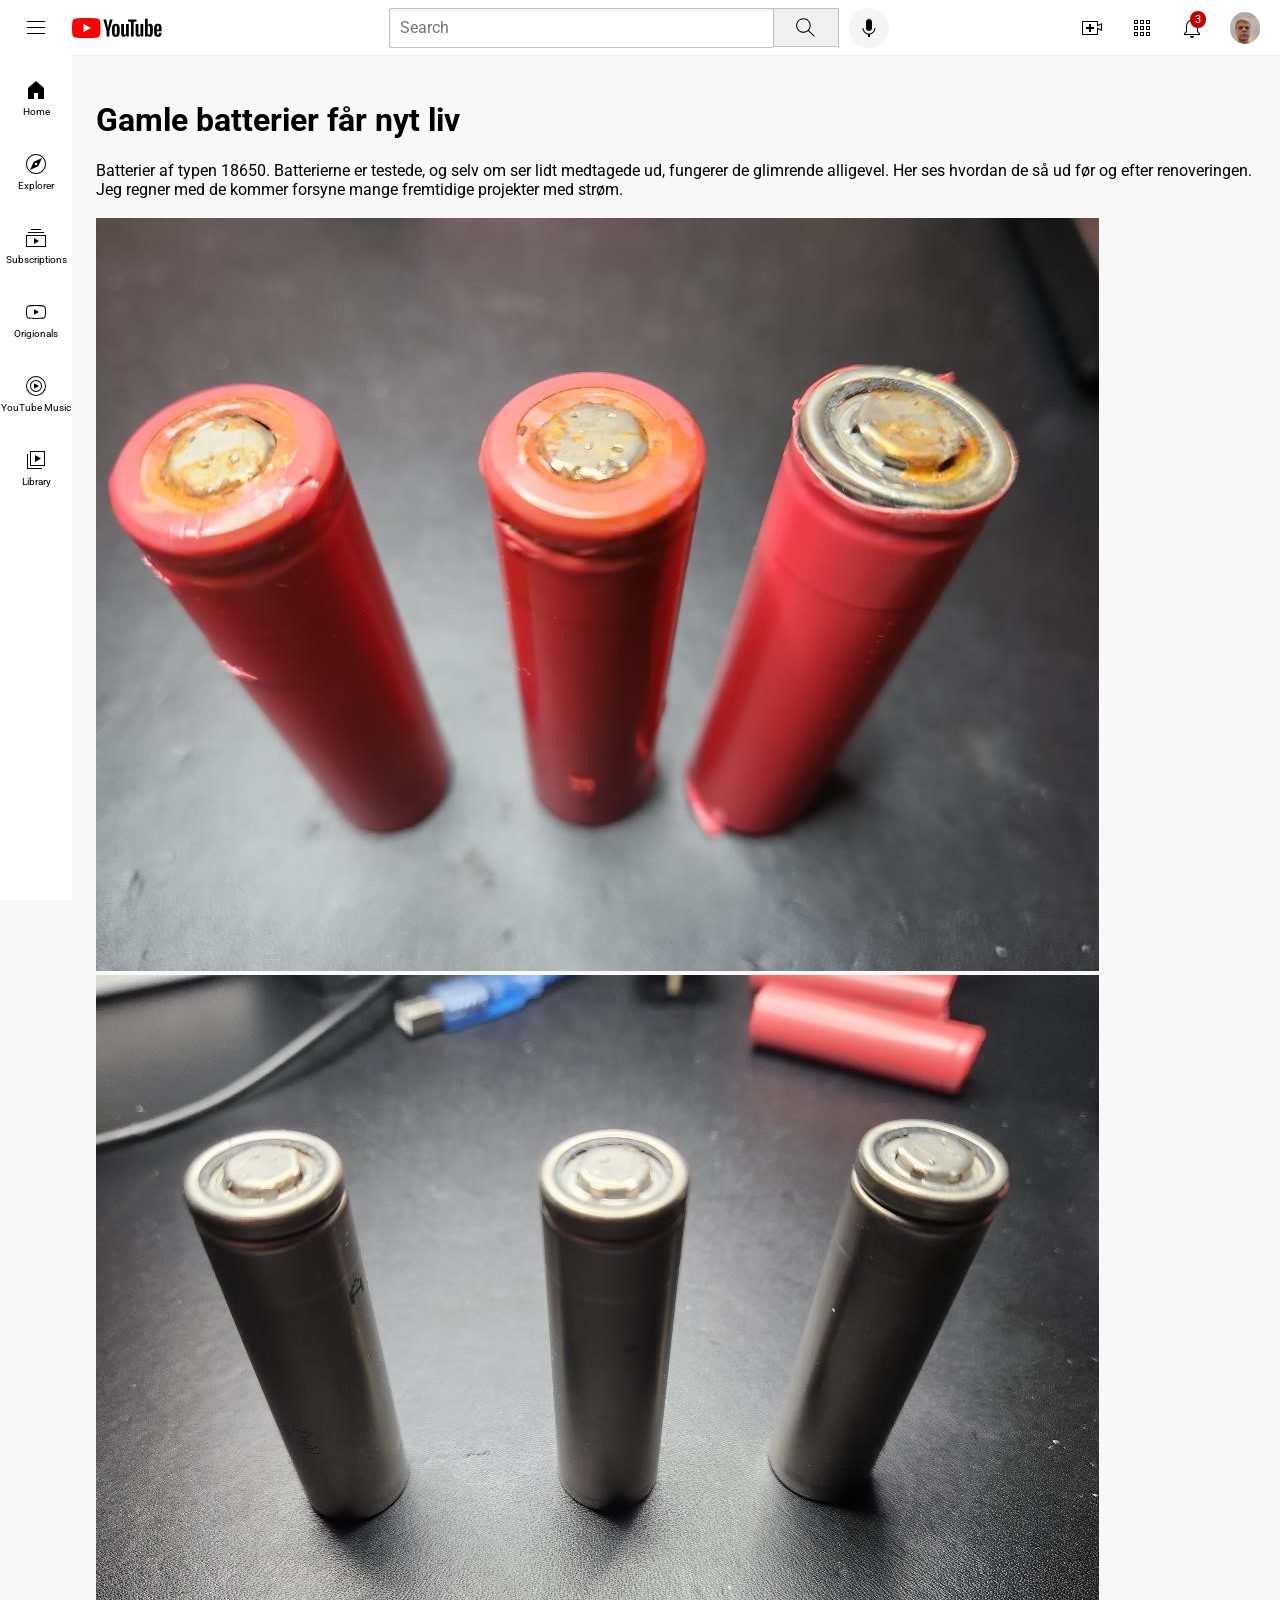
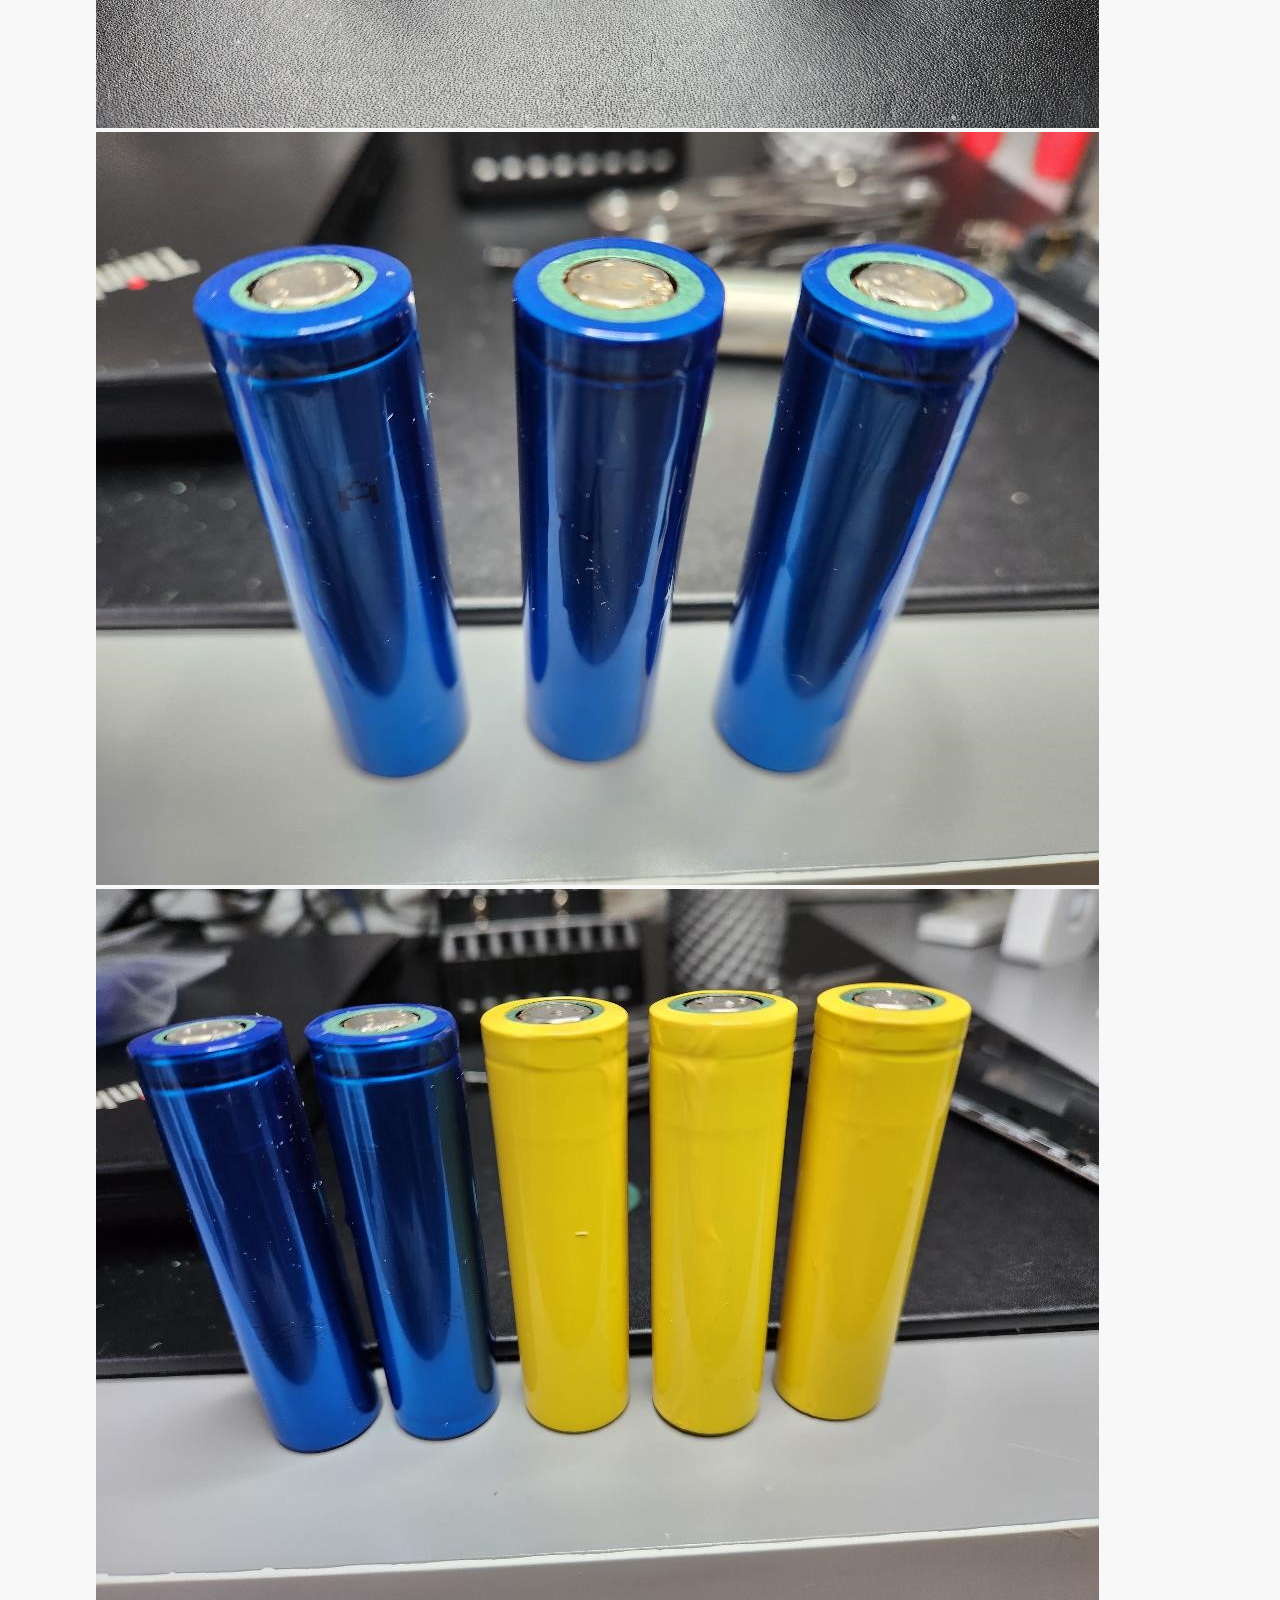
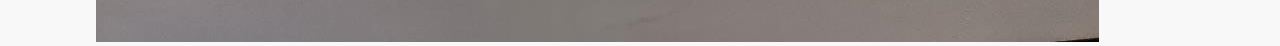
==== 18650batt.html @ 062a6f7b "Add files via upload" ====
<!DOCTYPE html>
<!--https://www.youtube.com/watch?v=G3e-cpL7ofc-->
<!--https://supersimple.dev/exercises/youtube -->
<!--Backup filer: C:\Users\neuma\OneDrive\Backup Websted HNPO\htmlCssCourse-->
<!--https://onedrive.live.com/?id=1718BADFA0EA4C91%2166126&cid=1718BADFA0EA4C91-->
<!--6:07:50-->
<html>
    <head>
        <title>18650 batt.</title>
        <link rel="preconnect" href="https://fonts.googleapis.com">
        <link rel="preconnect" href="https://fonts.gstatic.com" crossorigin>
        <link href="https://fonts.googleapis.com/css2?family=Roboto:wght@400;500;700&display=swap" rel="stylesheet">

        <link rel="stylesheet" href="styles/general.css">
        <link rel="stylesheet" href="styles/header.css">
        <link rel="stylesheet" href="styles/video.css">
        <link rel="stylesheet" href="styles/sidebar.css">


    </head>

    <body>
      <header class="header">

        <div class="left-section">
          <img class="hamburger-menu" src="icons\hamburger-menu.svg">
          <img class="youtube-logo" src="icons\youtube-logo.svg">
          
          
        </div>

        <div class="middle-section">
          <input class="search-bar" type="text" placeholder="Search">
          
          <button class="search-button">
            <img  class= "search-icon" src="icons\search.svg">
            <div class="tooltip">Search</div>
          </button> 

         <button class="voice-search-button">
            <img class="voice-search-icon" src="icons\voice-search-icon.svg">
            <div class="tooltip">Search with your voice</div>
            
          </button>
        </div>

        <div class="right-section">

          <div class="upload-icon-container">
            <img class="upload-icon" src="icons\upload.svg">
            <div class="tooltip">Create</div>
            </div>

          <div class="youtube-apps-icon-container">
            <img class="youtube-apps-icon" src="icons\youtube-apps.svg">
            <div class="tooltip">YouTube apps</div>
          </div>

           <div class="notifications-icon-container">
             <img class="notifications-icon"  src="icons\notifications.svg">
             <div class="tooltip">notifications</div>
            <div class="notifications-count">3</div>
            </div>
          
           <img class="current-user-picture"  src="channel-pictures\hnpo.jpg">
        </div>
        
      </header>

      <nav class="sidebar">
        <div class="sidebar-link">
          <img src="icons\home.svg">
          <div>Home</div>
        </div>
        <div class="sidebar-link">
          <img src="icons\explore.svg">
          <div>Explorer</div>
        </div>
        <div class="sidebar-link">
          <img src="icons\subscriptions.svg">
          <div>Subscriptions</div>
       </div>
        <div class="sidebar-link">
          <img src="icons\originals.svg">
          <div>Origionals</div>
        </div>
        <div class="sidebar-link">
         <img src="icons\youtube-music.svg">
         <div>YouTube Music</div>
         <div></div>
      </div>
        <div class="sidebar-link">
          <img src="icons\library.svg">
          <div>Library</div>
      </div>
    </nav>
      <main>
        <h1>Gamle batterier får nyt liv</h1>
        <p>Batterier af typen 18650. Batterierne er testede, og selv om ser lidt medtagede ud,
            fungerer de glimrende alligevel. Her ses hvordan de så ud før og efter renoveringen. 
            Jeg regner med de kommer forsyne mange fremtidige projekter med strøm. </p>
        <br>
        
          <img src="pics18650\rustne-batterier.jpg">
          
          <img src="pics18650\blanke-batterier1.jpg">
          <img src="pics18650\blaa-batterier.jpg">
          <img src="pics18650\blaa-gule-batterier.jpg"

     
   
  </body>
</html>
---- styles/general.css ----
p{
    margin-top: 0;
    margin-bottom: 0;
}


body {
    font-family: Roboto, Arial;
    margin: 0;
    padding-top: 80px;
    padding-left: 96px;
    padding-right: 24px;
    background-color: rgb(248,248,248);
}
---- styles/header.css ----
.header {
height: 55px;
display:flex;
flex-direction: row;
justify-content: space-between;

position: fixed;
top: 0;
left: 0;
right: 0;
z-index: 100;

background-color: white;
border-bottom-width: 1px;
border-bottom-style: solid;
border-bottom-color: rgb(240,240,240);


}
.left-section{
    display: flex;
    align-items: center;
}

.hamburger-menu{
    height: 24px;
    margin-left: 24px;
    margin-right: 24px;

}
.youtube-logo{
    height: 20px;
}
.middle-section{
    flex: 1;
    margin-left: 70px;
    margin-right: 35px;
    max-width: 500px;
    display: flex ;
    align-items: center;

}
.search-bar {
    font-family: system-ui;
    flex: 1;
    height: 36px;
    padding-left: 10px;
    font-size: 16px;
    border-radius: 2px;
    border: 1px solid rgb(192,192, 192);
    box-shadow: inset 1px 2px 3px
    rgba(0, 0, 0, 0.05);
    width: 0;
    }

.search-bar::placeholder {
font-family: Roboto, Arial;
font-size: 16 px;

}

.search-button{
    height: 39px;
    width: 66px;
    background-color: rgb(240,240, 240);
    border-width: 1px;
    border-style: solid;
    border-color: rgb(192,192, 192);
    margin-left: -1px;
    margin-right: 10px;

   
}

.search-button, 
.voice-search-button,
.upload-icon-container,
.notifications-icon-container,
.youtube-apps-icon-container,
.notifications-icon-container{
    display: flex;
    justify-content: center ;
    align-items: center;
    position: relative;   

}

.search-button .tooltip,
.voice-search-button .tooltip,
.upload-icon-container .tooltip,
.youtube-apps-icon-container .tooltip,
.notifications-icon-container .tooltip{
    font-family: Roboto, Arial;
    position: absolute;
    background-color: grey;

    color:white;
    padding-top: 4px;
    padding-bottom: 4px;
    padding-left: 8px;
    padding-right: 8px;
    border-radius: 2px;
    font-size: 12px;
    bottom: -30px;
    opacity: 0;
    transition: opacity 0.15s;
    pointer-events: none;
    white-space: nowrap;
}
.search-button:hover .tooltip,
.voice-search-button:hover .tooltip,
.upload-icon-container:hover .tooltip,
.youtube-apps-icon-container:hover .tooltip,
.notifications-icon-container:hover .tooltip{
    opacity: 1;
}

.search-icon {   
    height: 25px;

    }

 .voice-search-button {
    height: 40px;
    width: 40px;
    border-radius: 20px;
    border: none;
    background-color: rgb(245,245,245);
 }   

 .voice-search-icon{
    height: 24px;


 }
.right-section{

    width: 180px;
    margin-right: 20px;
    display: flex;
    align-items: center;
    justify-content: space-between;
    flex-shrink: 0;

}
.upload-icon{
    height: 24px;
}

.youtube-apps-icon{
    height: 24px;
}

.notifications-icon{
    height: 24px;
}
.notifications-icon-container{
    position: relative;
}
.notifications-count{
    position: absolute;
    top: -5px;
    right: -2px;
    background-color: rgb(200,0,0);
    color: white;
    font-family: Roboto,Arial;
    font-size: 11px;
    padding-left: 5px;
    padding-right: 5px;
    padding-top: 2px;
    padding-bottom: 2px;
    border-radius: 10px;

}

.current-user-picture{
    height: 32px;
    border-radius: 16px
}
---- styles/video.css ----
.thumbnail{
        width: 100%;

    }
    
      .video-title{
        margin-top: 0;
        font-size: 14px;
        font-weight: 500;
        line-height: 20px;
        margin-bottom: 10px;
    }
      
      .video-info-grid{
        display:grid;
        grid-template-columns:50px 1fr ;
      }
      
      .profile-picture{
        width: 36px;
        border-radius: 50px;
        
      }
      .thumbnail-row {
        margin-bottom: 8px;
        position: relative;

      } 
      .video-author, .video-stats{
        font-size: 12px;
        color: rgb(96,96,96);

      }
      .video-author{
        margin-bottom: 4px;

      }
      .video-grid {
       
        display: grid;
        grid-template-columns: 1fr 1fr 1fr ;
        column-gap: 16px;
        row-gap: 40px;
      }

      @media (max-width: 750px){
        .video-grid {
          grid-template-columns: 1fr 1fr;
        }
      }
      
      @media (min-width: 751px) and (max-width: 999px) {
        .video-grid {
          grid-template-columns: 1fr 1fr 1fr;
        }

      }

      @media(min-width: 1000px){
        .video-grid {
          grid-template-columns: 1fr 1fr 1fr 1fr; 
        }
      }
     



      .video-time{
        font-size: 12px;
        font-weight: 500;
        padding: 4px;
        border-radius: 2;

        background-color: black;
        color:white;
        position: absolute;
        bottom: 8px;
        right: 5px;
      }
---- styles/sidebar.css ----
.sidebar{
    position: fixed;
    left: 0;
    bottom: 0;
    top: 55px;
    background-color: white;
    width: 72px;
    z-index: 200;
    padding-top: 5px;

}
.sidebar-link{
    height: 74px;
    display: flex;
    justify-content: center;
    align-items: center;
    flex-direction: column;
    cursor: pointer;
    
}
.sidebar-link:hover{
    background-color: rgb(235,235,235);

}
.sidebar-link img{
    height: 24px;
    margin-bottom: 4px;
}
.sidebar-link div{
    font-size: 10px;

}
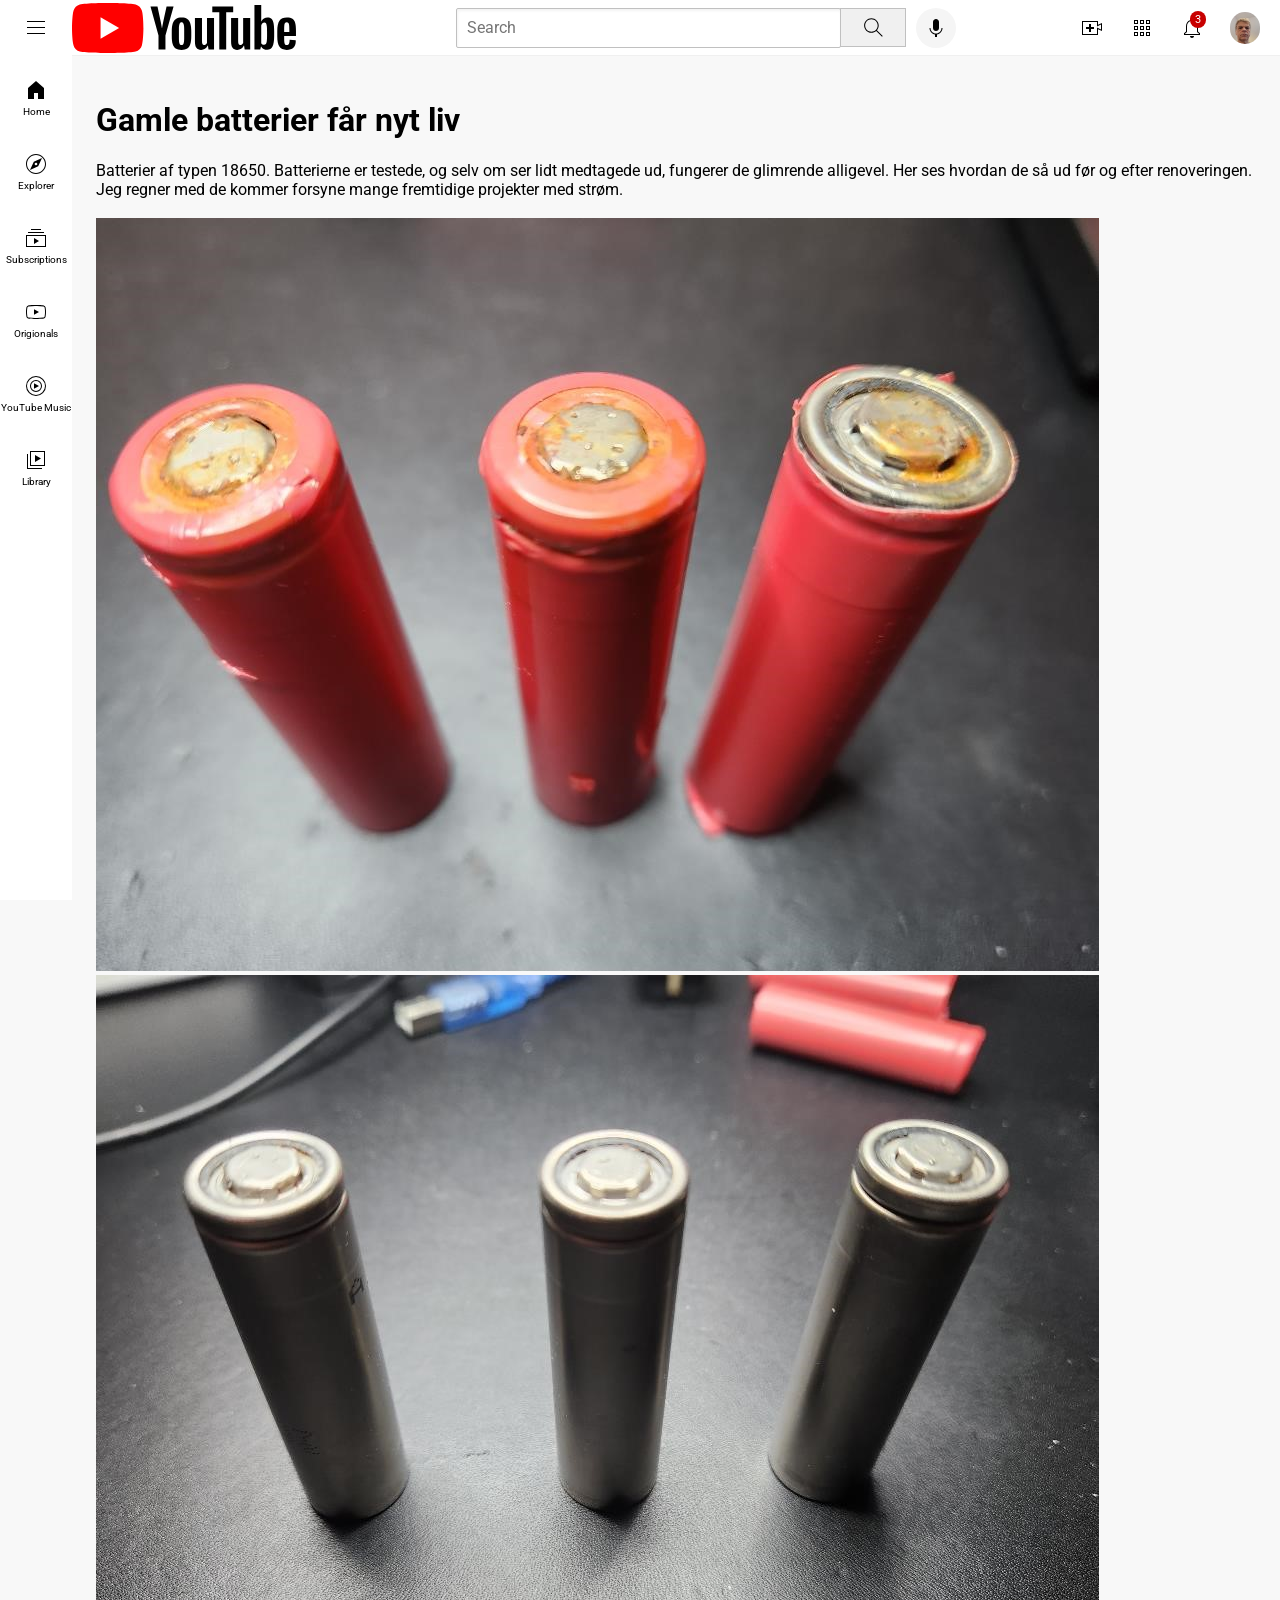
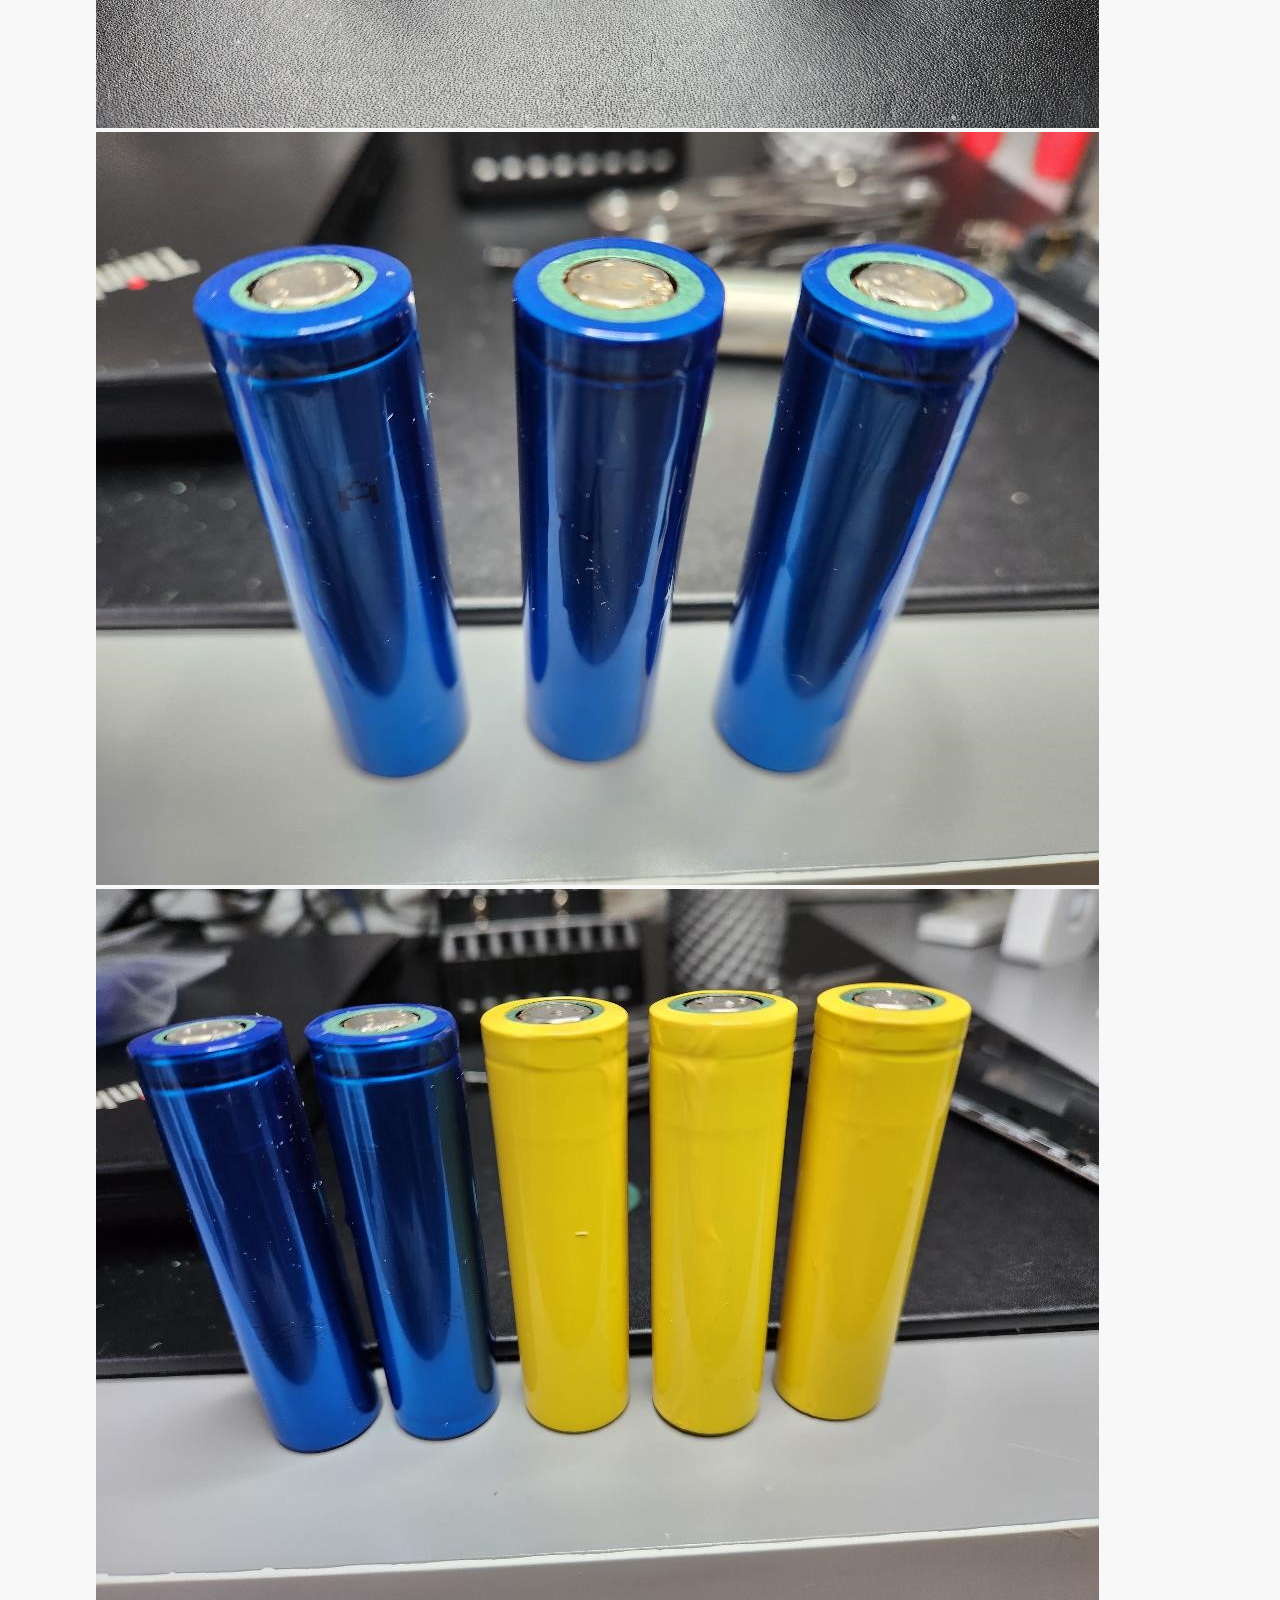
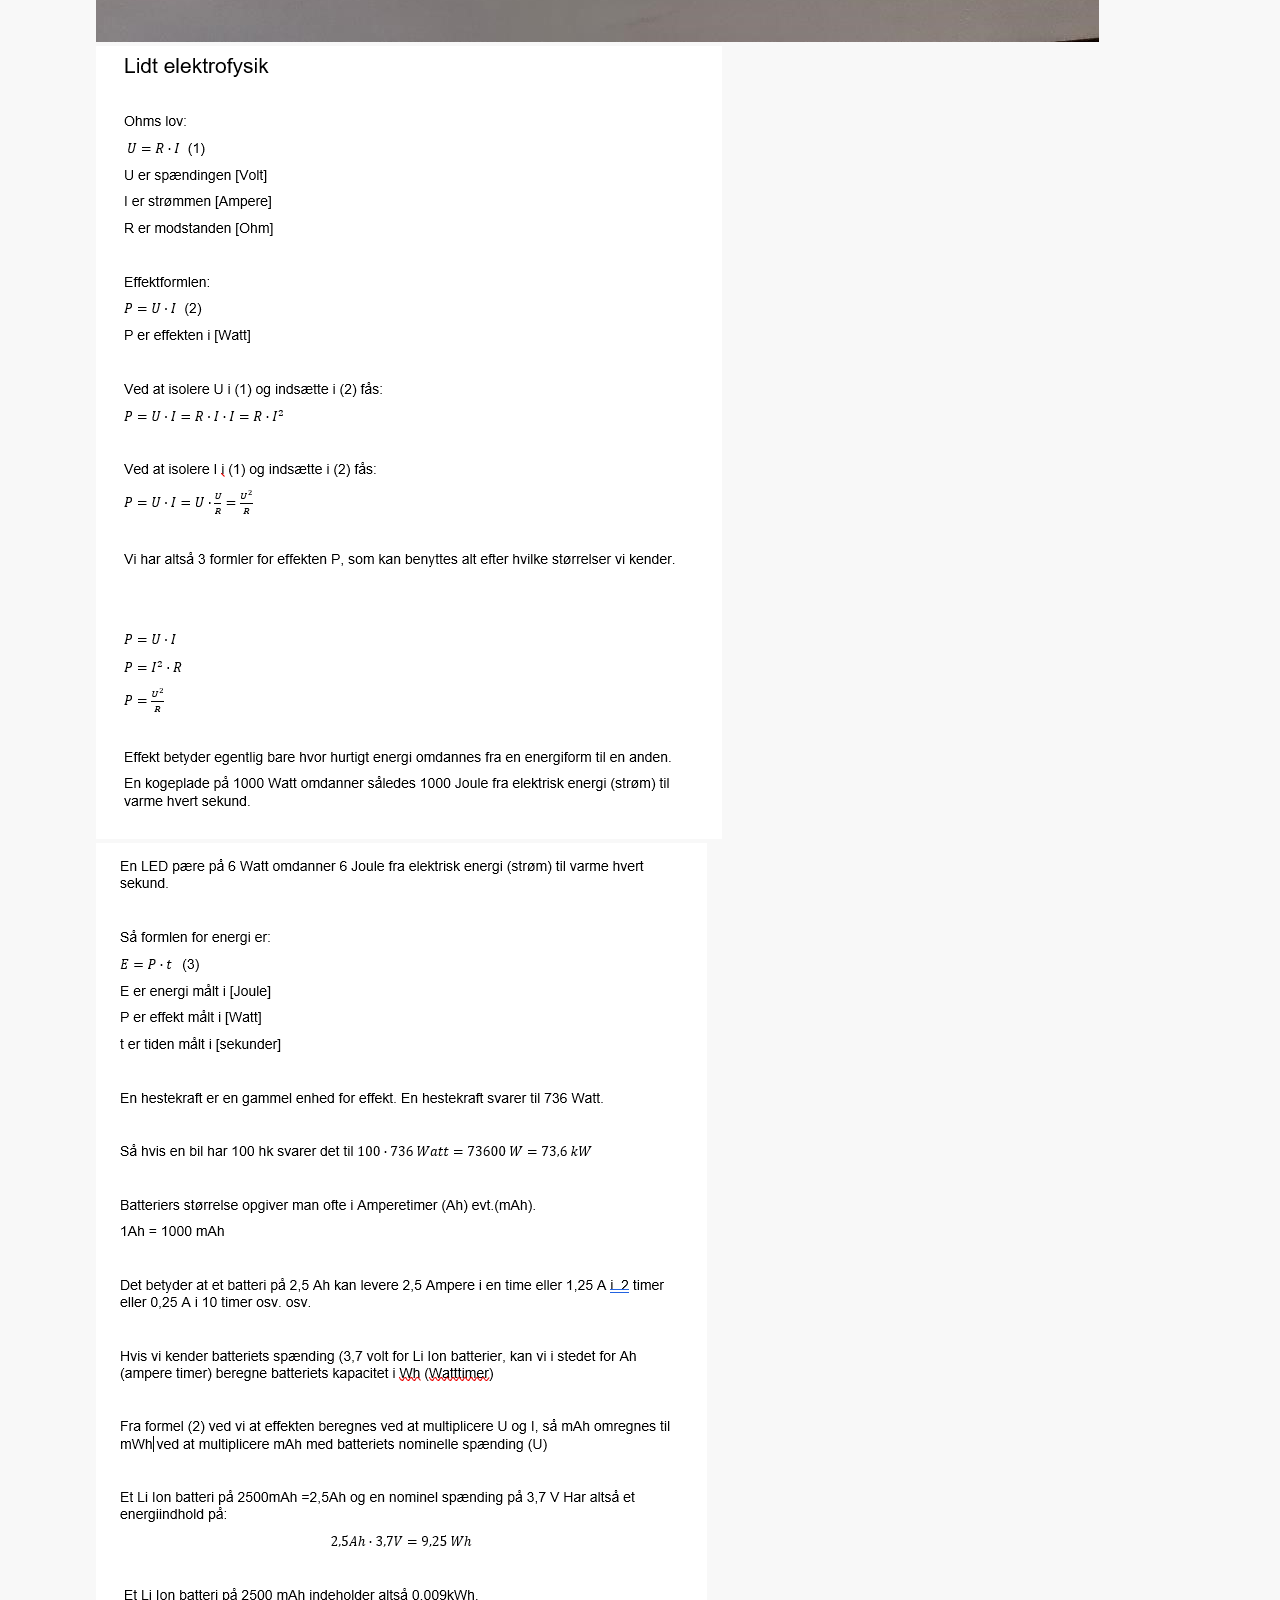
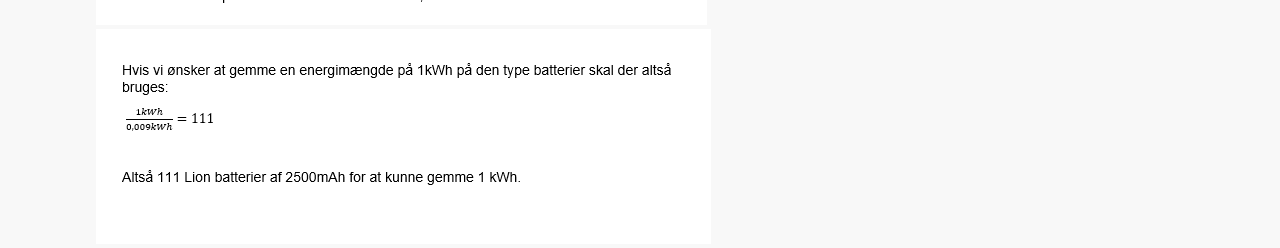
==== commit 57a00a8a: "Add files via upload" ====
--- a/18650batt.html
+++ b/18650batt.html
@@ -93,7 +93,7 @@
           <img src="icons\library.svg">
           <div>Library</div>
       </div>
-    </nav>
+      </nav>
       <main>
         <h1>Gamle batterier får nyt liv</h1>
         <p>Batterier af typen 18650. Batterierne er testede, og selv om ser lidt medtagede ud,
@@ -105,9 +105,14 @@
           
           <img src="pics18650\blanke-batterier1.jpg">
           <img src="pics18650\blaa-batterier.jpg">
-          <img src="pics18650\blaa-gule-batterier.jpg"
+          <img src="pics18650\blaa-gule-batterier.jpg">
+          <img src="pics18650\elektrofysik1.png">
+          <img src="pics18650\elektrofysik2.png">
+          <img src="pics18650\elektrofysik-3.png"
+
+
 
      
    
-  </body>
+   <body/>
 </html>
--- a/styles/header.css
+++ b/styles/header.css
@@ -29,7 +29,7 @@
 
 }
 .youtube-logo{
-    height: 20px;
+    height: 50px;
 }
 .middle-section{
     flex: 1;
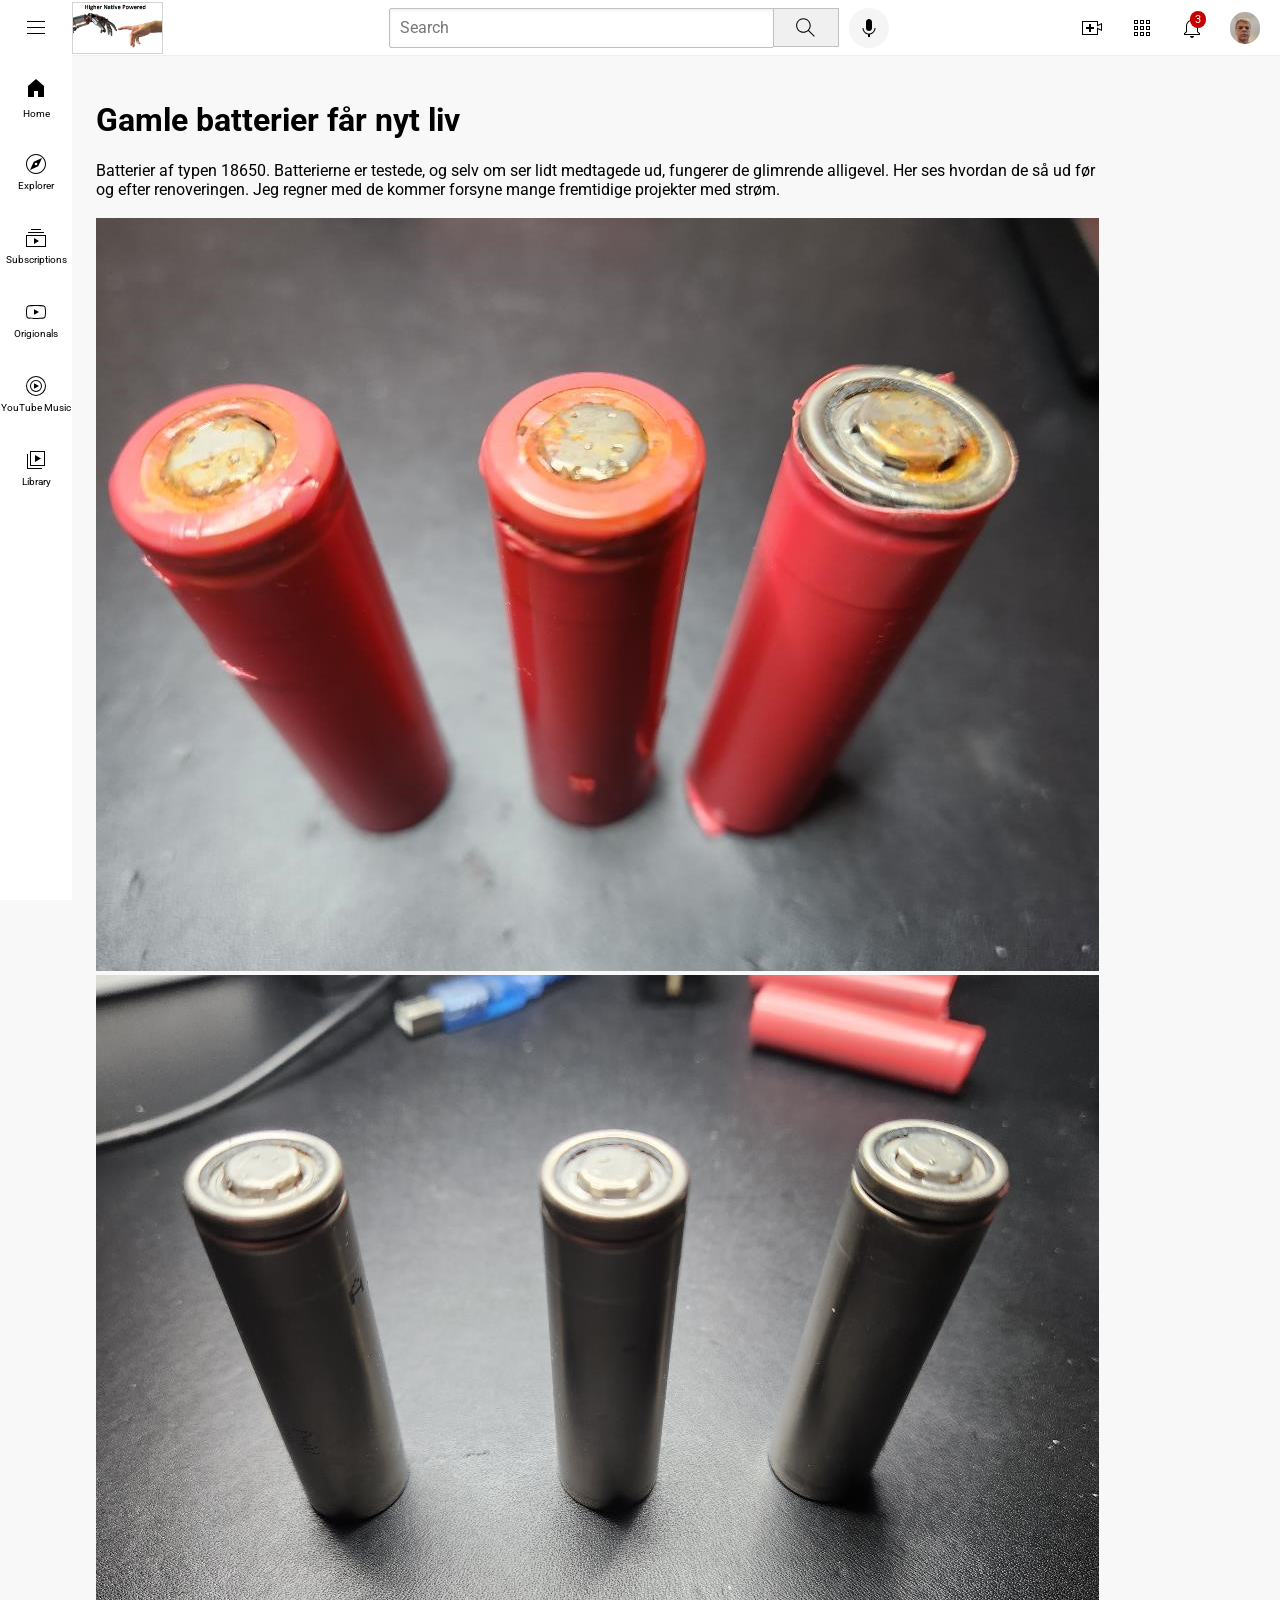
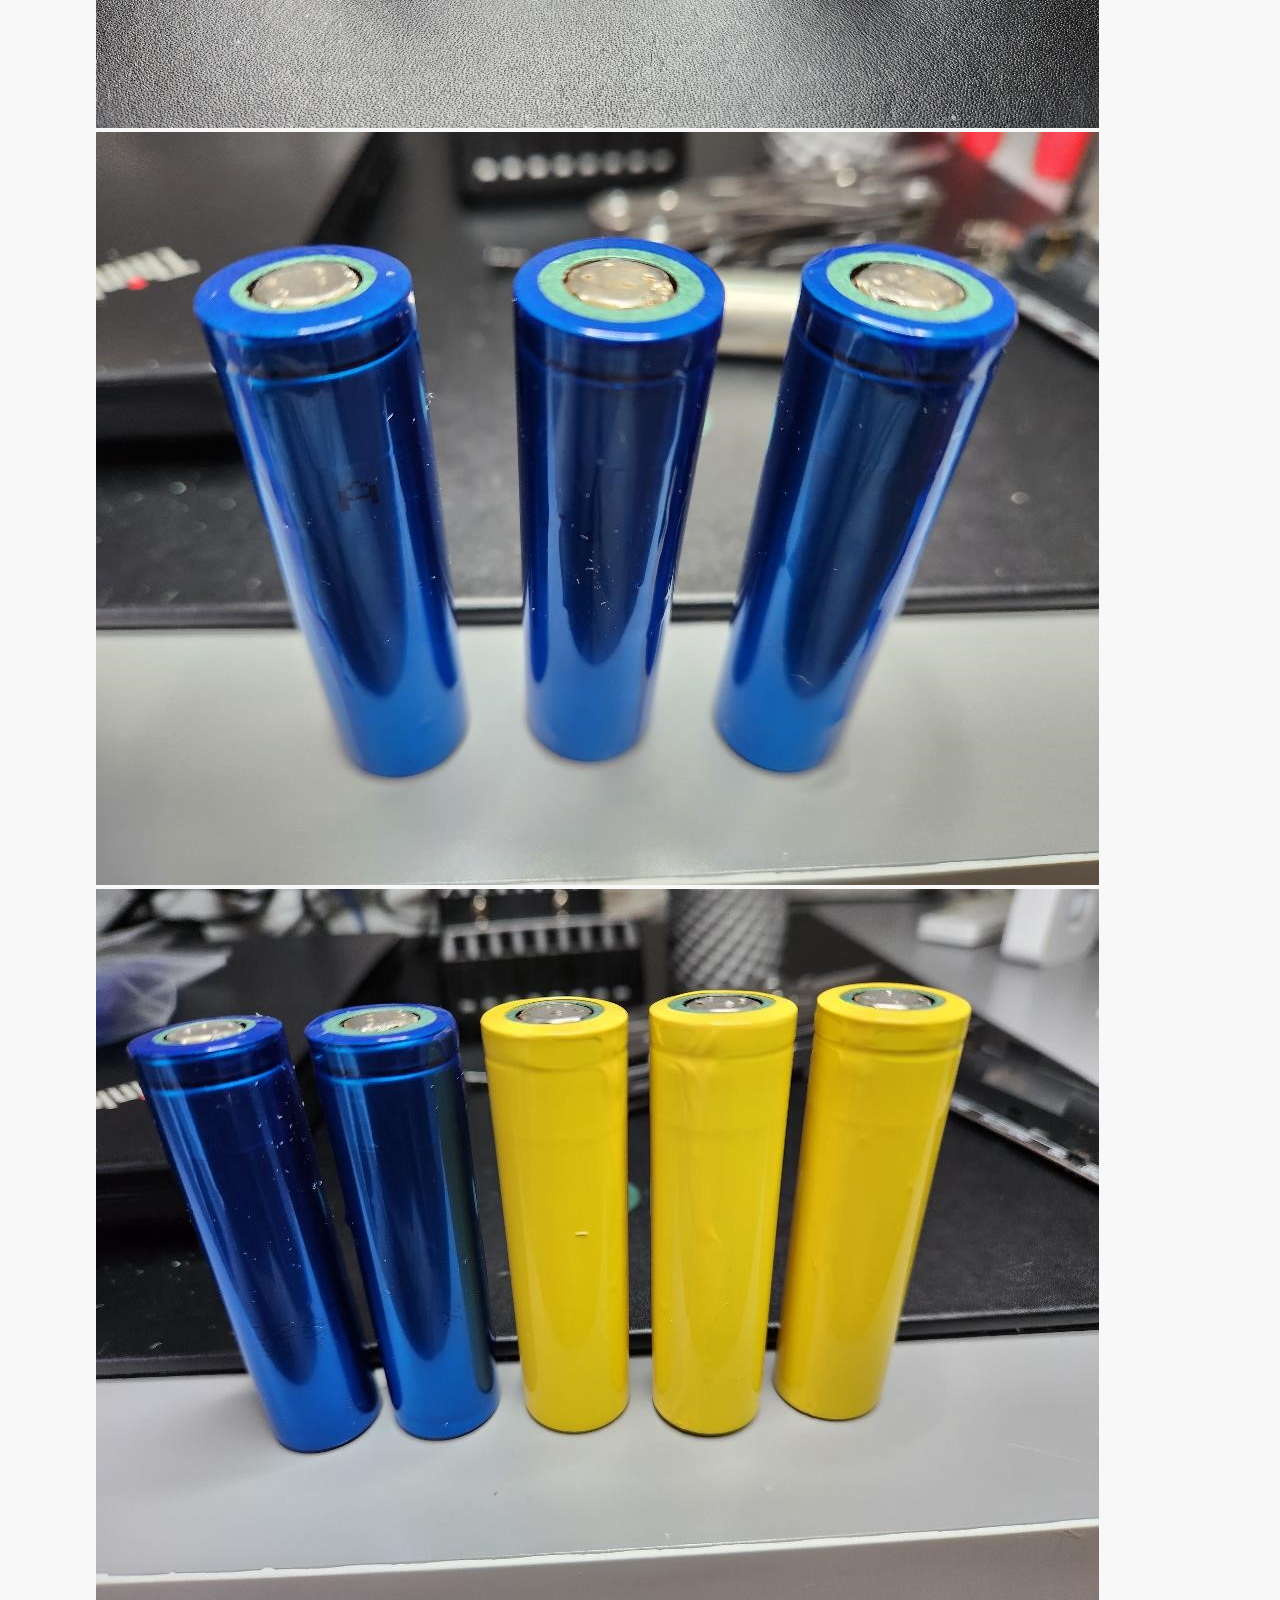
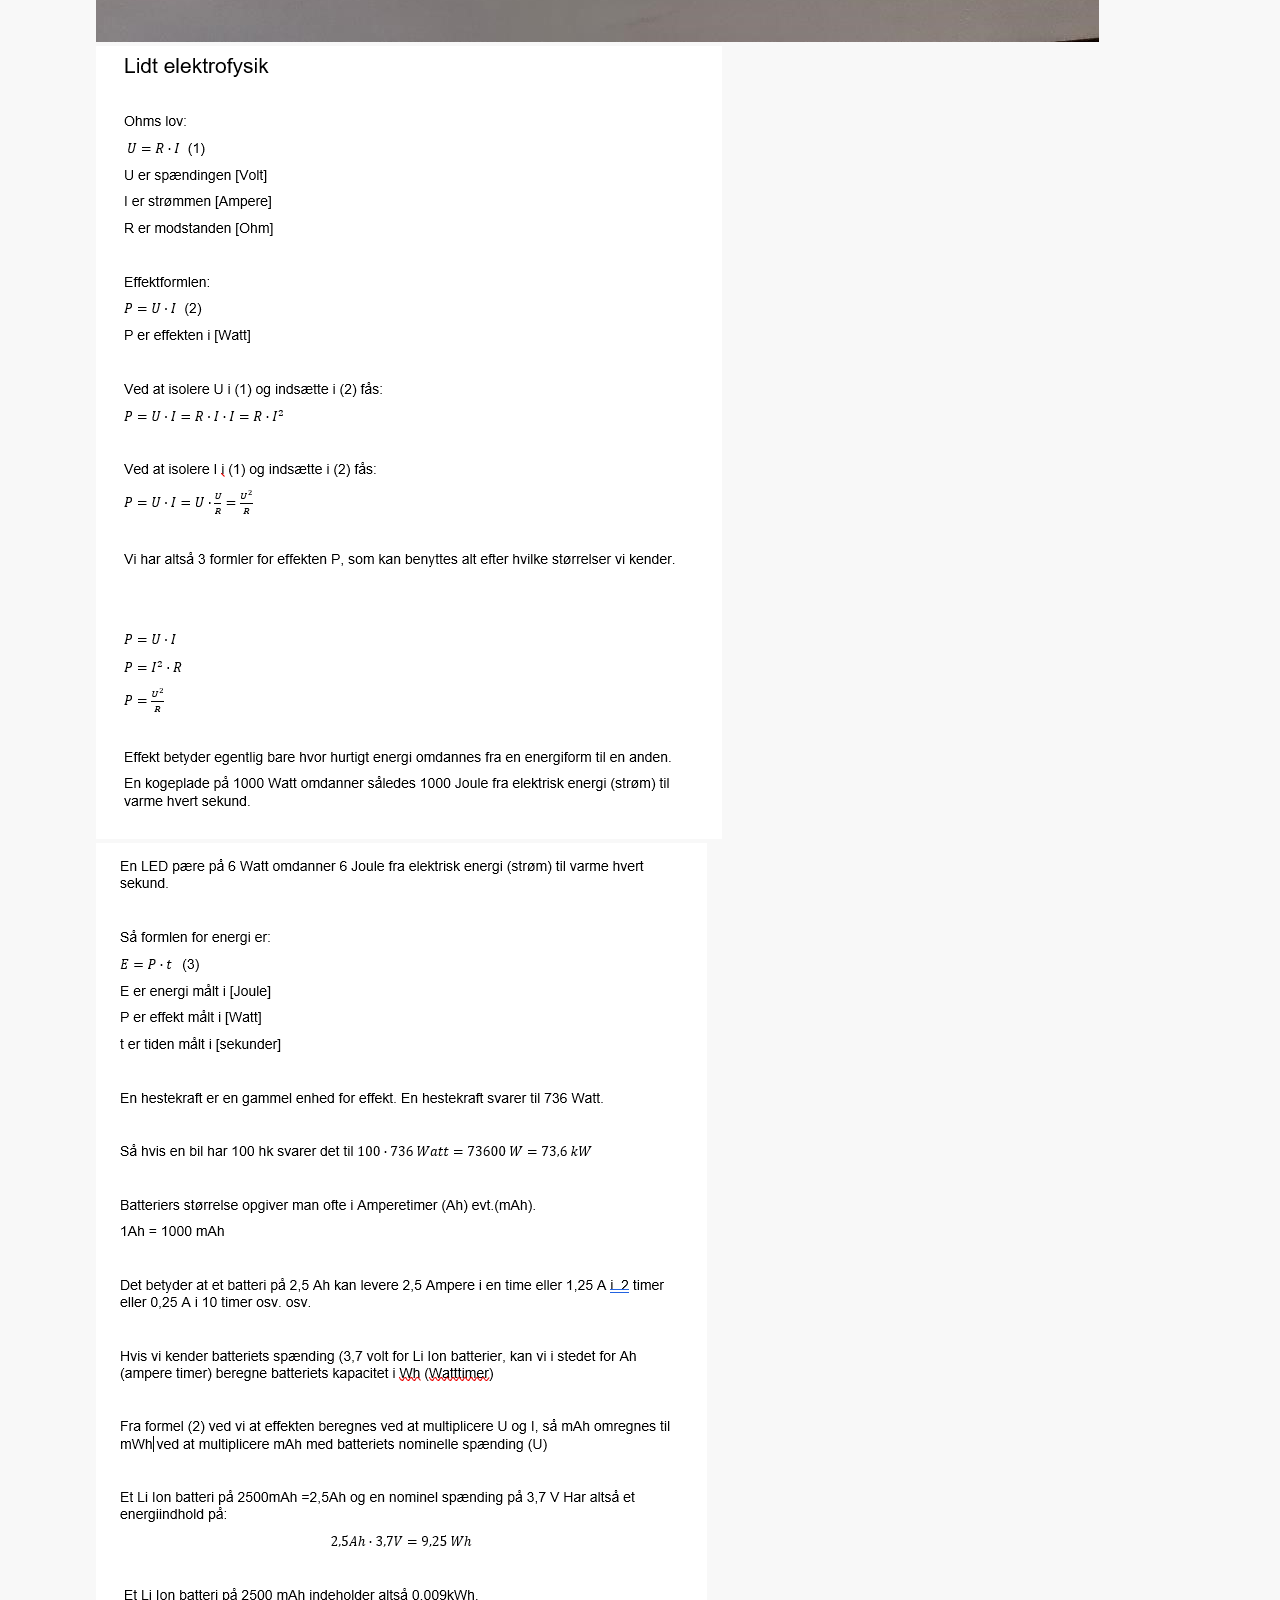
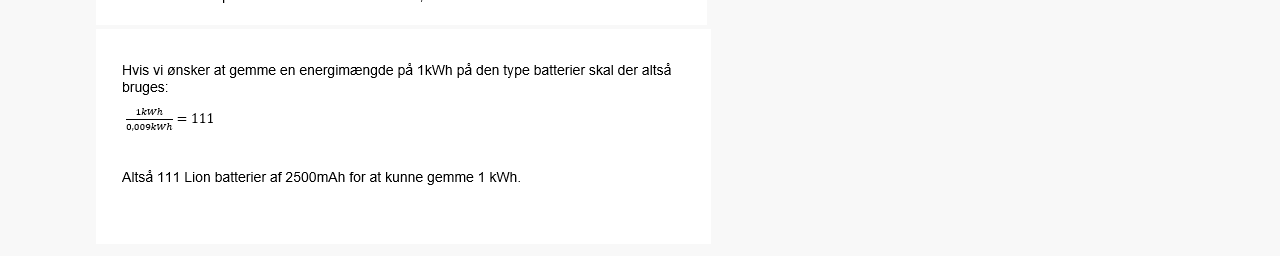
==== commit 0eee1177: "Add files via upload" ====
--- a/18650batt.html
+++ b/18650batt.html
@@ -6,7 +6,8 @@
 <!--6:07:50-->
 <html>
     <head>
-        <title>18650 batt.</title>
+        <title>hnpo</title>
+
         <link rel="preconnect" href="https://fonts.googleapis.com">
         <link rel="preconnect" href="https://fonts.gstatic.com" crossorigin>
         <link href="https://fonts.googleapis.com/css2?family=Roboto:wght@400;500;700&display=swap" rel="stylesheet">
@@ -24,7 +25,7 @@
 
         <div class="left-section">
           <img class="hamburger-menu" src="icons\hamburger-menu.svg">
-          <img class="youtube-logo" src="icons\youtube-logo.svg">
+          <img class="youtube-logo" src="icons\robot-haand-text.jpg">
           
           
         </div>
@@ -69,7 +70,8 @@
 
       <nav class="sidebar">
         <div class="sidebar-link">
-          <img src="icons\home.svg">
+          <a href="index.html">
+          <img src="icons\home.svg"> </a>
           <div>Home</div>
         </div>
         <div class="sidebar-link">
@@ -93,26 +95,41 @@
           <img src="icons\library.svg">
           <div>Library</div>
       </div>
-      </nav>
+    </nav>
       <main>
-        <h1>Gamle batterier får nyt liv</h1>
-        <p>Batterier af typen 18650. Batterierne er testede, og selv om ser lidt medtagede ud,
-            fungerer de glimrende alligevel. Her ses hvordan de så ud før og efter renoveringen. 
-            Jeg regner med de kommer forsyne mange fremtidige projekter med strøm. </p>
-        <br>
-        
-          <img src="pics18650\rustne-batterier.jpg">
           
-          <img src="pics18650\blanke-batterier1.jpg">
-          <img src="pics18650\blaa-batterier.jpg">
-          <img src="pics18650\blaa-gule-batterier.jpg">
-          <img src="pics18650\elektrofysik1.png">
-          <img src="pics18650\elektrofysik2.png">
-          <img src="pics18650\elektrofysik-3.png"
+        <div class="video-grid">
+          <div class="video-preview">
+              <div class = thumbnail-row>
+
+    <!--Her starter sidens indhold-->
+
+                <main>
+
+                    <h1>Gamle batterier får nyt liv</h1>
+                    <p>Batterier af typen 18650. Batterierne er testede, og selv om ser lidt medtagede ud,
+                        fungerer de glimrende alligevel. Her ses hvordan de så ud før og efter renoveringen. 
+                        Jeg regner med de kommer forsyne mange fremtidige projekter med strøm. </p>
+                    <br>
+                    
+                      <img src="pics18650\rustne-batterier.jpg">
+                      
+                      <img src="pics18650\blanke-batterier1.jpg">
+                      <img src="pics18650\blaa-batterier.jpg">
+                      <img src="pics18650\blaa-gule-batterier.jpg">
+                      <img src="pics18650\elektrofysik1.png">
+                      <img src="pics18650\elektrofysik2.png">
+                      <img src="pics18650\elektrofysik-3.png">
+            
+                      
+
+                     
+                  </main>
+               
 
 
 
-     
-   
-   <body/>
+    <!--Her slutter siden-->
+
+  </body>
 </html>
--- a/styles/header.css
+++ b/styles/header.css
@@ -30,6 +30,7 @@
 }
 .youtube-logo{
     height: 50px;
+    border: 1px solid rgb(215, 211, 211)
 }
 .middle-section{
     flex: 1;
--- a/styles/video.css
+++ b/styles/video.css
@@ -11,6 +11,7 @@
         font-weight: 500;
         line-height: 20px;
         margin-bottom: 10px;
+        text-decoration: none !important;
     }
       
       .video-info-grid{
